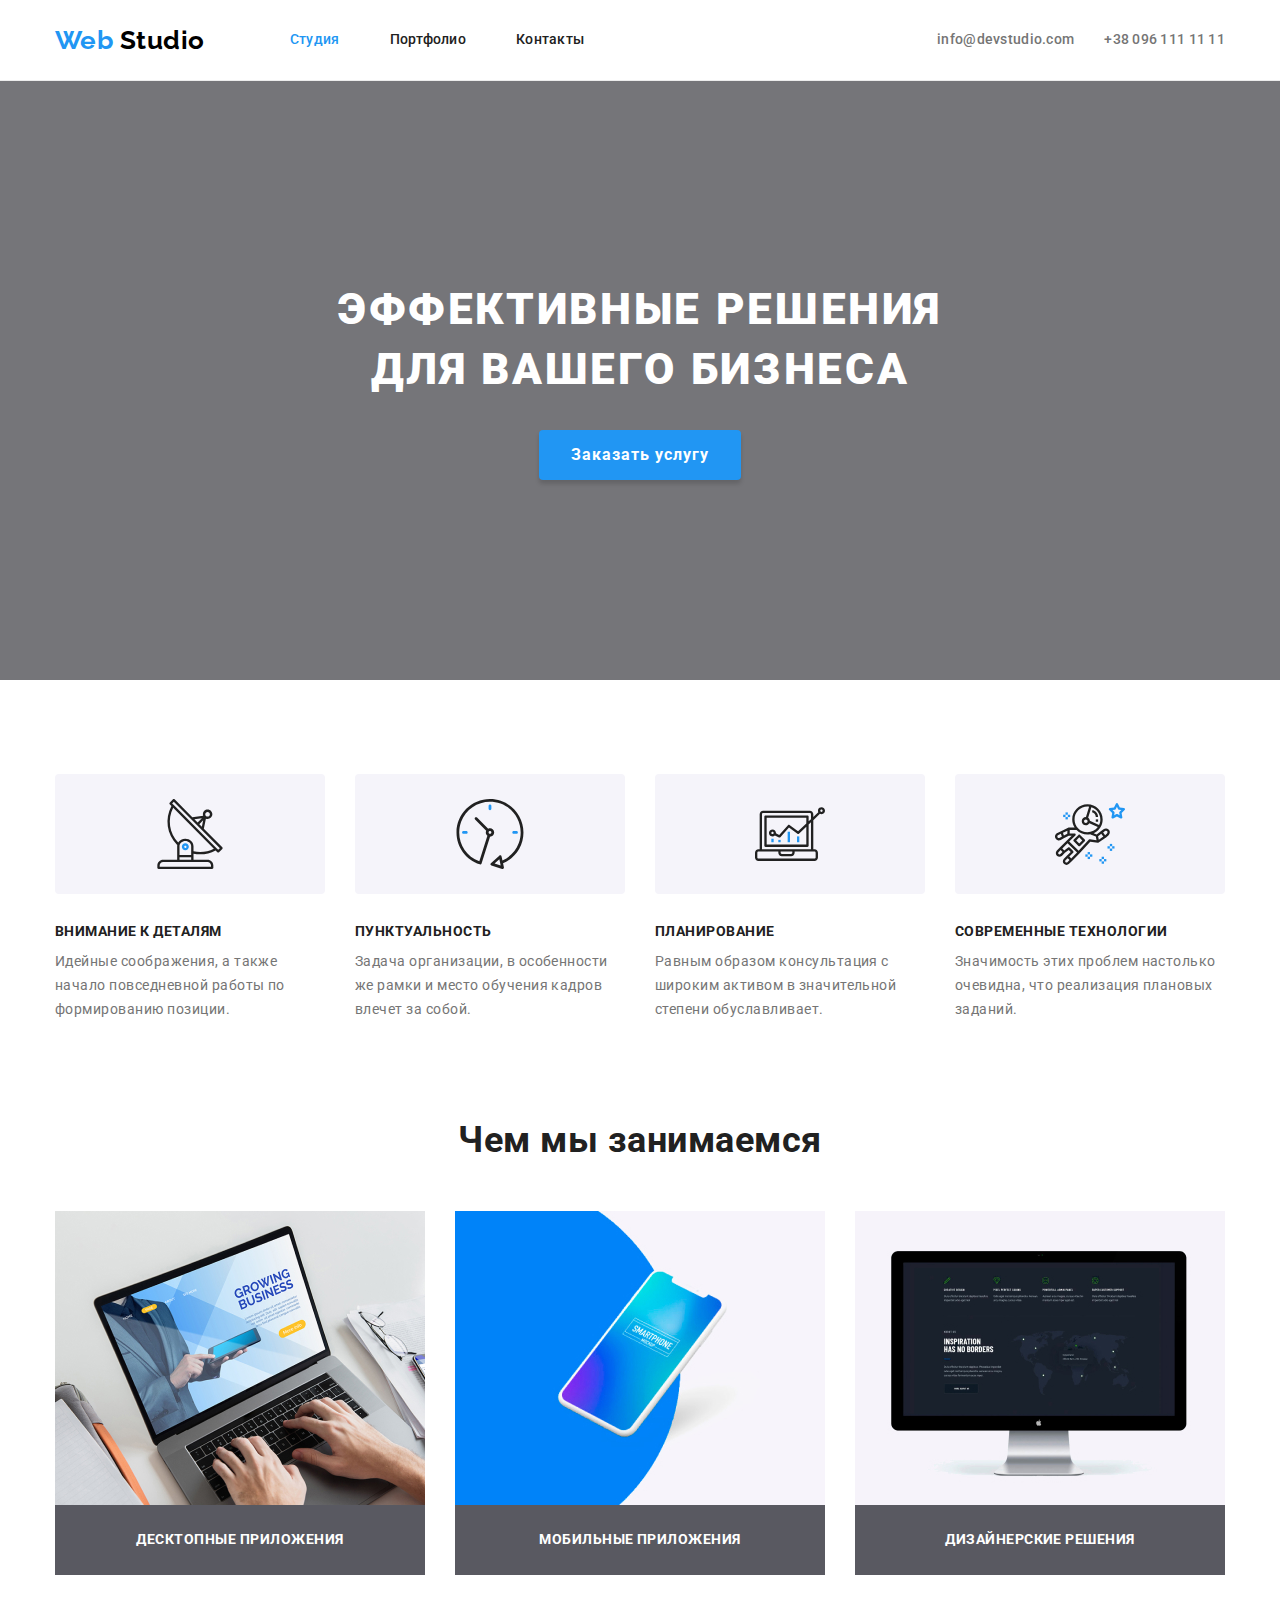
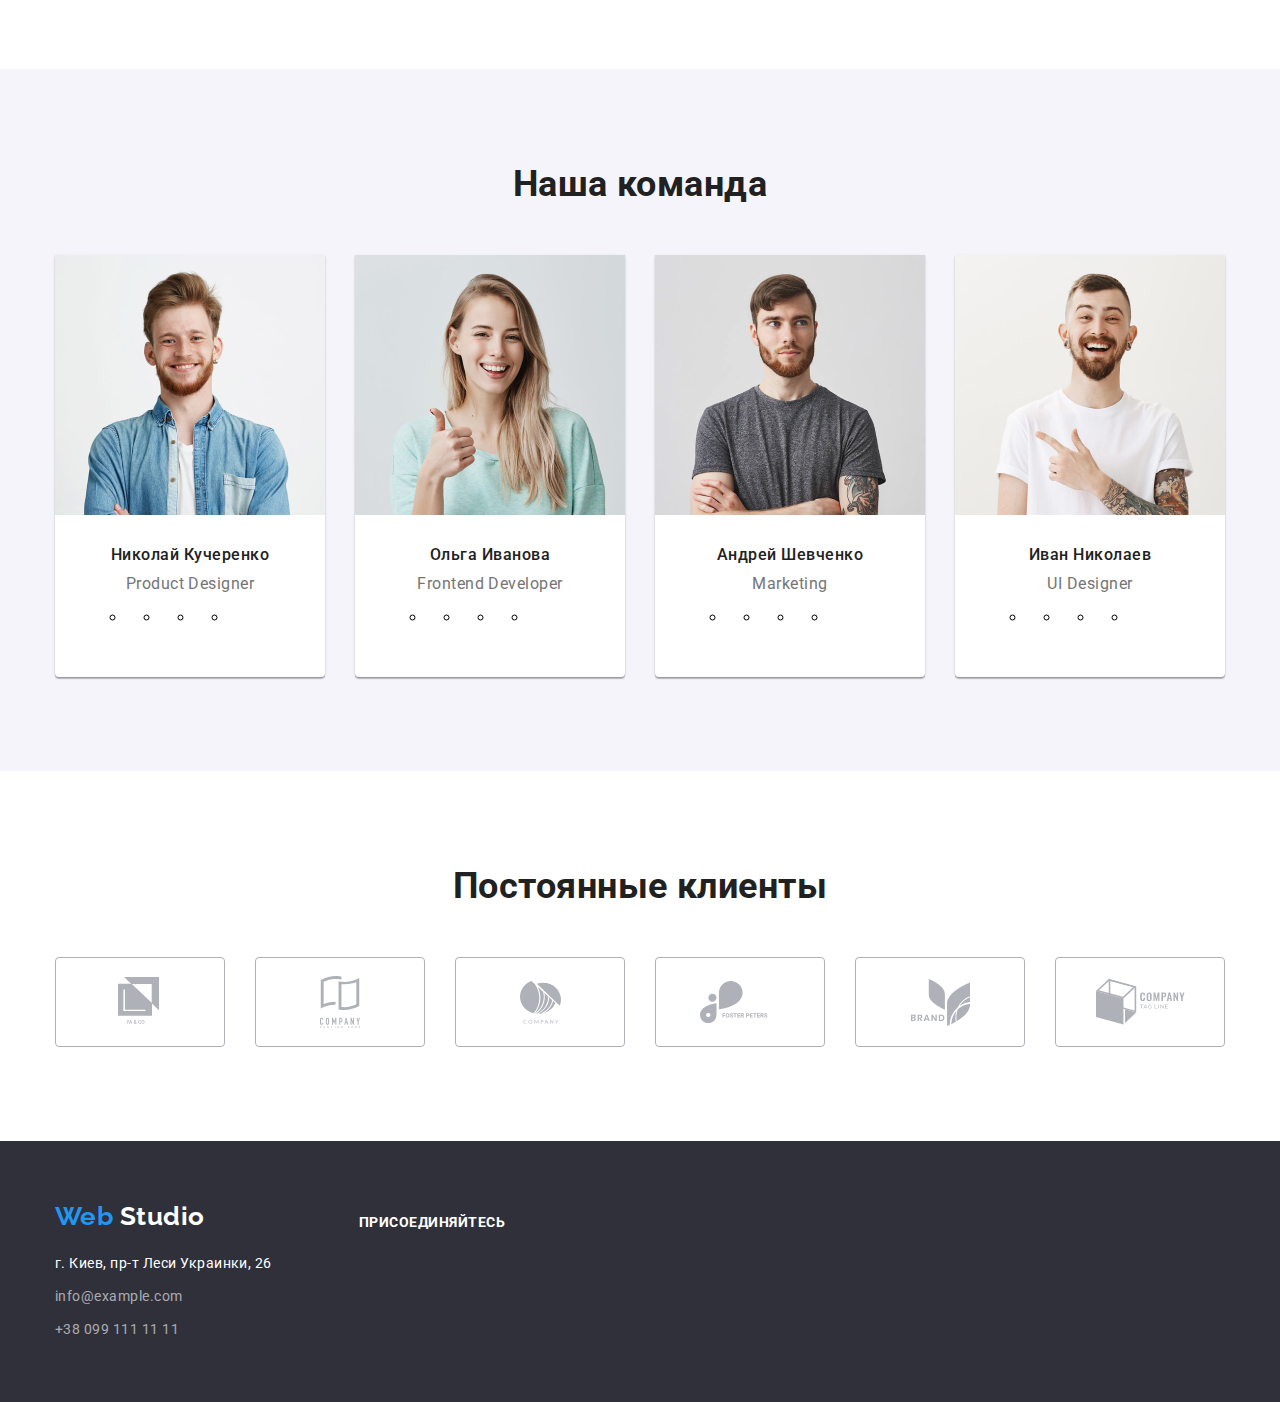
==== index.html @ 619cc342 "Clone repository" ====
<!DOCTYPE html>
<html lang="ru">
  <head>
    <meta charset="UTF-8" />
    <meta name="viewport" content="width=device-width, initial-scale=1.0" />
    <title>Веб-студия</title>
    <link
      href="https://fonts.googleapis.com/css2?family=Raleway:wght@700&family=Roboto:wght@400;500;700;900&display=swap"
      rel="stylesheet"
    />
    <link rel="stylesheet" href="./css/normalize.css" />
    <link rel="stylesheet" href="./css/styles.css" />
  </head>

  <body>
    <!-- Шапка-->
    <header class="header">
      <div class="container">
        <nav class="navigation-panel">
          <a href="./index.html" lang="en" class="logo link"
            ><span class="accent">Web</span> Studio</a
          >
          <ul class="navigation-list list">
            <li class="navigation-list-item">
              <a
                href="./index.html"
                class="navigation-list-item-link link current"
                >Студия</a
              >
            </li>
            <li class="navigation-list-item">
              <a href="./portfolio.html" class="navigation-list-item-link link"
                >Портфолио</a
              >
            </li>
            <li class="navigation-list-item">
              <a href="" class="navigation-list-item-link link">Контакты</a>
            </li>
          </ul>
        </nav>

        <ul class="social-adress-list list">
          <li class="social-adress-list-item">
            <a
              href="mailto:info@devstudio.com"
              lang="en"
              class="social-adress-list-item-link link"
              aria-label="иконка почты"
            >
              info@devstudio.com
            </a>
          </li>
          <li class="social-adress-list-item">
            <a
              href="tel:+380961111111"
              class="social-adress-list-item-link link"
              aria-label="иконка телефона"
            >
              +38 096 111 11 11
            </a>
          </li>
        </ul>
      </div>
    </header>

    <main>
      <!--Герой секция-->
      <section class="hero">
        <div class="container">
          <h1 class="hero-title">
            Эффективные решения <br />для вашего бизнеса
          </h1>
          <button type="button" class="button">Заказать услугу</button>
        </div>
      </section>

      <!--Особенности-->
      <section class="features">
        <div class="container">
          <h2 hidden>Особенности</h2>
          <ul class="features-list list">
            <li class="features-list-item">
              <img
                class="features-list-img"
                src="./images/features/antenna.svg"
                alt="Антенна"
                width="70"
                height="70"
              />
              <h3 class="features-list-item-title">Внимание к деталям</h3>
              <p class="features-list-item-text">
                Идейные соображения, а также начало повседневной работы по
                формированию позиции.
              </p>
            </li>
            <li class="features-list-item">
              <img
                class="features-list-img"
                src="./images/features/clock.svg"
                alt="Часы"
                width="70"
                height="70"
              />
              <h3 class="features-list-item-title">Пунктуальность</h3>
              <p class="features-list-item-text">
                Задача организации, в особенности же рамки и место обучения
                кадров влечет за собой.
              </p>
            </li>
            <li class="features-list-item">
              <img
                class="features-list-img"
                src="./images/features/desktop.svg"
                alt="Монитор"
                width="70"
                height="70"
              />
              <h3 class="features-list-item-title">Планирование</h3>
              <p class="features-list-item-text">
                Равным образом консультация с широким активом в значительной
                степени обуславливает.
              </p>
            </li>
            <li class="features-list-item">
              <img
                class="features-list-img"
                src="./images/features/cosmonaut.svg"
                alt="Космонавт"
                width="70"
                height="70"
              />
              <h3 class="features-list-item-title">Современные технологии</h3>
              <p class="features-list-item-text">
                Значимость этих проблем настолько очевидна, что реализация
                плановых заданий.
              </p>
            </li>
          </ul>
        </div>
      </section>

      <!--Чем мы занимаемся-->
      <section class="services">
        <div class="container">
          <h2 class="title">Чем мы занимаемся</h2>
          <div class="container-list">
            <ul class="services-list list">
              <li class="services-list-item">
                <img
                  src="./images/working/notebook.jpg"
                  class="services-list-item-img"
                  alt="Ноутбук"
                  width="370"
                  height="294"
                />
                <p class="services-list-item-text">Десктопные приложения</p>
              </li>
              <li class="services-list-item">
                <img
                  src="./images/working/smartphone.jpg"
                  class="services-list-item-img"
                  alt="Смартфон"
                  width="370"
                  height="294"
                />
                <p class="services-list-item-text">Мобильные приложения</p>
              </li>
              <li class="services-list-item">
                <img
                  src="./images/working/computer.jpg"
                  class="services-list-item-img"
                  alt="Компьютер"
                  width="370"
                  height="294"
                />
                <p class="services-list-item-text">Дизайнерские решения</p>
              </li>
            </ul>
          </div>
        </div>
      </section>

      <!--Наша команда-->
      <section class="team">
        <div class="container">
          <h2 class="title">Наша команда</h2>
          <div class="container-team">
            <ul class="team-list list">
              <li class="team-list-item">
                <img
                  src="./images/team/photo1.jpg"
                  class="team-list-item-img"
                  alt="Фото Николая Кучеренко"
                  width="270"
                  height="260"
                />
                <h3 class="team-list-item-name">Николай Кучеренко</h3>
                <p class="team-list-item-position" lang="en">
                  Product Designer
                </p>
                <ul class="social-list">
                  <li class="social-list-item">
                    <a
                      class="social-list-item-link"
                      href=""
                      target="_blank"
                      aria-label="ссылка на инстаграмм"
                    ></a>
                  </li>
                  <li class="social-list-item">
                    <a
                      class="social-list-item-link"
                      href=""
                      target="_blank"
                      aria-label="ссылка на твиттер"
                    ></a>
                  </li>
                  <li class="social-list-item">
                    <a
                      class="social-list-item-link"
                      href=""
                      target="_blank"
                      aria-label="ссылка на фейсбук"
                    ></a>
                  </li>
                  <li class="social-list-item">
                    <a
                      class="social-list-item-link"
                      href=""
                      target="_blank"
                      aria-label="ссылка на линкедин"
                    ></a>
                  </li>
                </ul>
              </li>
              <li class="team-list-item">
                <img
                  src="./images/team/photo2.jpg"
                  class="team-list-item-img"
                  alt="Фото Ольги Ивановой"
                  width="270"
                  height="260"
                />
                <h3 class="team-list-item-name">Ольга Иванова</h3>
                <p class="team-list-item-position" lang="en">
                  Frontend Developer
                </p>
                <ul class="social-list">
                  <li class="social-list-item">
                    <a
                      class="social-list-item-link"
                      href=""
                      target="_blank"
                      aria-label="ссылка на инстаграмм"
                    ></a>
                  </li>
                  <li class="social-list-item">
                    <a
                      class="social-list-item-link"
                      href=""
                      target="_blank"
                      aria-label="ссылка на твиттер"
                    ></a>
                  </li>
                  <li class="social-list-item">
                    <a
                      class="social-list-item-link"
                      href=""
                      target="_blank"
                      aria-label="ссылка на фейсбук"
                    ></a>
                  </li>
                  <li class="social-list-item">
                    <a
                      class="social-list-item-link"
                      href=""
                      target="_blank"
                      aria-label="ссылка на линкедин"
                    ></a>
                  </li>
                </ul>
              </li>
              <li class="team-list-item">
                <img
                  src="./images/team/photo3.jpg"
                  class="team-list-item-img"
                  alt="Фото Андрея Шевченко"
                  width="270"
                  height="260"
                />
                <h3 class="team-list-item-name">Андрей Шевченко</h3>
                <p class="team-list-item-position" lang="en">Marketing</p>
                <ul class="social-list">
                  <li class="social-list-item">
                    <a
                      class="social-list-item-link"
                      href=""
                      target="_blank"
                      aria-label="ссылка на инстаграмм"
                    ></a>
                  </li>
                  <li class="social-list-item">
                    <a
                      class="social-list-item-link"
                      href=""
                      target="_blank"
                      aria-label="ссылка на твиттер"
                    ></a>
                  </li>
                  <li class="social-list-item">
                    <a
                      class="social-list-item-link"
                      href=""
                      target="_blank"
                      aria-label="ссылка на фейсбук"
                    ></a>
                  </li>
                  <li class="social-list-item">
                    <a
                      class="social-list-item-link"
                      href=""
                      target="_blank"
                      aria-label="ссылка на линкедин"
                    ></a>
                  </li>
                </ul>
              </li>
              <li class="team-list-item">
                <img
                  src="./images/team/photo4.jpg"
                  class="team-list-item-img"
                  alt="Фото Ивана Николаева"
                  width="270"
                  height="260"
                />
                <h3 class="team-list-item-name">Иван Николаев</h3>
                <p class="team-list-item-position" lang="en">UI Designer</p>
                <ul class="social-list">
                  <li class="social-list-item">
                    <a
                      class="social-list-item-link"
                      href=""
                      target="_blank"
                      aria-label="ссылка на инстаграмм"
                    ></a>
                  </li>
                  <li class="social-list-item">
                    <a
                      class="social-list-item-link"
                      href=""
                      target="_blank"
                      aria-label="ссылка на твиттер"
                    ></a>
                  </li>
                  <li class="social-list-item">
                    <a
                      class="social-list-item-link"
                      href=""
                      target="_blank"
                      aria-label="ссылка на фейсбук"
                    ></a>
                  </li>
                  <li class="social-list-item">
                    <a
                      class="social-list-item-link"
                      href=""
                      target="_blank"
                      aria-label="ссылка на линкедин"
                    ></a>
                  </li>
                </ul>
              </li>
            </ul>
          </div>
        </div>
      </section>

      <!--Постоянные клиенты-->
      <section class="clients">
        <div class="container">
          <h2 class="title">Постоянные клиенты</h2>
          <div class="container-clients">
            <ul class="clients-list list">
              <li class="clients-list-item">
                <a
                  class="clients-list-item-link link"
                  href=""
                  target="_blank"
                  aria-label="ссылка на сайт компании-клиента"
                  ><img
                    class="clients-list-item-link-img"
                    src="./images/clients/clients1.svg"
                    alt="Лого компании-клиента"
                /></a>
              </li>
              <li class="clients-list-item">
                <a
                  class="clients-list-item-link link"
                  href=""
                  target="_blank"
                  aria-label="ссылка на сайт компании-клиента"
                  ><img
                    class="clients-list-item-link-img"
                    src="./images/clients/clients2.svg"
                    alt="Лого компании-клиента"
                /></a>
              </li>
              <li class="clients-list-item">
                <a
                  class="clients-list-item-link link"
                  href=""
                  target="_blank"
                  aria-label="ссылка на сайт компании-клиента"
                  ><img
                    class="clients-list-item-link-img"
                    src="./images/clients/clients3.svg"
                    alt="Лого компании-клиента"
                /></a>
              </li>
              <li class="clients-list-item">
                <a
                  class="clients-list-item-link link"
                  href=""
                  target="_blank"
                  aria-label="ссылка на сайт компании-клиента"
                  ><img
                    class="clients-list-item-link-img"
                    src="./images/clients/clients4.svg"
                    alt="Лого компании-клиента"
                /></a>
              </li>
              <li class="clients-list-item">
                <a
                  class="clients-list-item-link link"
                  href=""
                  target="_blank"
                  aria-label="ссылка на сайт компании-клиента"
                  ><img
                    class="clients-list-item-link-img"
                    src="./images/clients/clients5.svg"
                    alt="Лого компании-клиента"
                /></a>
              </li>
              <li class="clients-list-item">
                <a
                  class="clients-list-item-link link"
                  href=""
                  target="_blank"
                  aria-label="ссылка на сайт компании-клиента"
                  ><img
                    class="clients-list-item-link-img"
                    src="./images/clients/clients6.svg"
                    alt="Лого компании-клиента"
                /></a>
              </li>
            </ul>
          </div>
        </div>
      </section>
    </main>

    <!--Подвал-->
    <footer class="footer">
      <div class="container">
        <div class="contacts">
          <a href="./index.html" lang="en" class="logo link"
            ><span class="accent">Web</span> Studio</a
          >
          <ul class="contacts-list list">
            <li class="contacts-list-item">
              <address class="contacts-list-item-adress">
                г. Киев, пр-т Леси Украинки, 26
              </address>
            </li>
            <li class="contacts-list-item">
              <address class="contacts-list-item-adress">
                <a
                  class="contacts-list-item-adress-link link"
                  href="mailto:info@example.com"
                  lang="en"
                  >info@example.com</a
                >
              </address>
            </li>
            <li class="contacts-list-item">
              <address class="contacts-list-item-adress">
                <a
                  class="contacts-list-item-adress-link link"
                  href="tel:+380991111111"
                  >+38 099 111 11 11</a
                >
              </address>
            </li>
          </ul>
        </div>
        <div class="socials">
          <b class="appeal">присоединяйтесь</b>
          <ul class="socials-list list">
            <li class="socials-list-item">
              <a
                class="socials-list-item-link"
                href=""
                target="_blank"
                aria-label="ссылка на инстаграмм"
              ></a>
            </li>
            <li class="socials-list-item">
              <a
                class="socials-list-item-link"
                href=""
                target="_blank"
                aria-label="ссылка на твиттер"
              ></a>
            </li>
            <li class="socials-list-item">
              <a
                class="socials-list-item-link"
                href=""
                target="_blank"
                aria-label="ссылка на фейсбук"
              ></a>
            </li>
            <li class="socials-list-item">
              <a
                class="socials-list-item-link"
                href=""
                target="_blank"
                aria-label="ссылка на линкедин"
              ></a>
            </li>
          </ul>
        </div>
      </div>
    </footer>
  </body>
</html>
---- css/styles.css ----
:root {
  --main-font: "Roboto", sans-serif;
  --secondary-text-color: #757575;
  --first-text-color: #212121;
  --accent-color: #2196f3;
  --footer-bg-color: #2f303a;
  --footer-contact-color: rgba(255, 255, 255, 0.6);
}

body {
  font-family: var(--main-font);
  background-color: #ffffff;
  letter-spacing: 0.03em;
}

.link {
  text-decoration: none;
  display: block;
  cursor: pointer;
}

ul,
li,
h1,
h2,
h3,
p {
  margin: 0;
  padding: 0;
}

img {
  display: block;
}

button {
  margin: 0;
  padding: 0;
  border: 0;
}

/* Шапка */

.header {
  outline: 1px solid #ececec;
}

.header .container {
  display: flex;
  width: 1170px;
  padding-left: 15px;
  padding-right: 15px;
  margin-left: auto;
  margin-right: auto;
  justify-content: space-between;
}

.navigation-panel {
  display: flex;
  align-items: center;
}

.navigation-list {
  display: flex;
}

.logo {
  font-family: Raleway;
  font-style: normal;
  font-weight: 700;
  font-size: 26px;
  line-height: 1.19;
  color: #000000;
  margin-right: 85px;
}

.header .current {
  color: var(--accent-color);
}

.list {
  list-style: none;
}

.navigation-list-item-link,
.social-adress-list-item-link {
  font-weight: 500;
  font-size: 14px;
  line-height: 1.14;
  letter-spacing: 0.02em;
  color: var(--first-text-color);
  padding-top: 32px;
  padding-bottom: 32px;
}

.navigation-list-item:not(:last-child) {
  margin-right: 50px;
}

.accent,
.navigation-list-item-link:hover,
.navigation-list-item-link:focus,
.social-adress-list-item-link:hover,
.social-adress-list-item-link:focus,
.contacts-list-item-adress-link:hover,
.contacts-list-item-adress-link:focus {
  color: var(--accent-color);
}

.social-adress-list-item-link {
  color: var(--secondary-text-color);
}

.social-adress-list {
  display: flex;
  justify-content: center;
}

.social-adress-list-item:not(:last-child) {
  margin-right: 30px;
}

/* Секция-герой */

.hero .container {
  display: flex;
  flex-direction: column;
  background-color: #757579;
  height: 600px;
}

.hero-title {
  width: 1170px;
  padding-left: 15px;
  padding-right: 15px;
  padding-top: 200px;
  margin-bottom: 30px;
  margin-left: auto;
  margin-right: auto;

  font-weight: 900;
  font-size: 44px;
  line-height: 1.36;
  text-align: center;
  letter-spacing: 0.06em;
  text-transform: uppercase;
  color: #ffffff;
}

.button {
  font-weight: 700;
  font-size: 16px;
  line-height: 1.88;
  display: block;
  text-align: center;
  letter-spacing: 0.06em;
  color: #ffffff;
  background-color: var(--accent-color);
  min-width: 200px;
  height: 50px;
  padding: 10px 32px;
  border-radius: 4px;
  box-shadow: 0px 4px 4px rgba(0, 0, 0, 0.15);
  margin-top: 30px auto;
  margin-left: auto;
  margin-right: auto;
}

/* Особенности */

.features .container {
  width: 1170px;
  padding-left: 15px;
  padding-right: 15px;
  margin-left: auto;
  margin-right: auto;
}

.features-list {
  display: flex;
  justify-content: space-between;
  padding-top: 94px;
}

.features-list-item {
  width: 270px;
  height: 251px;
}

.features-list-img {
  background-color: #f5f4fa;
  padding: 25px 100px;
  border-radius: 4px;
}

.features-list-item-title {
  font-weight: 700;
  font-size: 14px;
  line-height: 1.14;
  text-transform: uppercase;
  color: var(--first-text-color);
  margin-top: 30px;
}

.features-list-item-text {
  font-weight: 400;
  font-size: 14px;
  line-height: 1.71;
  color: var(--secondary-text-color);
  margin-top: 10px;
}

/* Чем мы занимаемся */

.services .container {
  width: 1170px;
  padding-left: 15px;
  padding-right: 15px;
  margin-left: auto;
  margin-right: auto;
}

.title {
  font-weight: 700;
  font-size: 36px;
  line-height: 1.17;
  text-align: center;
  color: var(--first-text-color);
  padding-top: 94px;
  margin-bottom: 50px;
}

.services-list {
  display: flex;
  justify-content: space-between;
  padding-bottom: 94px;
}

.services-list-item {
  width: 370px;
}

.services-list-item-text {
  font-weight: 700;
  font-size: 14px;
  line-height: 1.14;
  text-align: center;
  text-transform: uppercase;
  color: #ffffff;
  background-color: rgba(47, 48, 58, 0.8);
  padding-top: 27px;
  padding-bottom: 27px;
}

/* Наша команда */

.team {
  background-color: #f5f4fa;
}

.team .container {
  width: 1170px;
  padding-left: 15px;
  padding-right: 15px;
  margin-left: auto;
  margin-right: auto;
}

.team-list {
  display: flex;
  justify-content: space-between;
  padding-bottom: 94px;
}

.team-list-item {
  width: 270px;
  height: 422px;
  background: #ffffff;
  box-shadow: 0px 2px 1px rgba(0, 0, 0, 0.2), 0px 1px 1px rgba(0, 0, 0, 0.14),
    0px 1px 3px rgba(0, 0, 0, 0.12);
  border-radius: 0px 0px 4px 4px;
}

.team-list-item-name {
  font-weight: 500;
  font-size: 16px;
  line-height: 1.19;
  text-align: center;
  color: var(--first-text-color);
  margin-top: 30px;
}

.team-list-item-position {
  font-weight: 400;
  font-size: 16px;
  line-height: 1.19;
  text-align: center;
  color: var(--secondary-text-color);
  margin-top: 10px;
}

.social-list {
  display: flex;
  justify-content: center;
  margin-top: 16px;
  padding-right: 32px;
  padding-left: 32px;
  padding-bottom: 24px;
}

.social-list-item-link {
  display: block;
  padding: 12px;
}

.social-list-item:not(:last-child) {
  margin-right: 10px;
}

/* Постоянные клиенты */

.clients .container {
  width: 1170px;
  padding-left: 15px;
  padding-right: 15px;
  margin-left: auto;
  margin-right: auto;
}

.clients-list {
  display: flex;
  justify-content: space-between;
  padding-bottom: 94px;
}

.clients-list-item-link {
  box-sizing: border-box;
  width: 170px;
  height: 90px;
  border: 1px solid #afb1b8;
  border-radius: 4px;
  display: flex;
  align-items: center;
  justify-content: center;
}

/* Футер */

.footer {
  background-color: #2f303a;
}

.footer .container {
  width: 1170px;
  padding-left: 15px;
  padding-right: 15px;
  margin-left: auto;
  margin-right: auto;
  display: flex;
}

.contacts {
  margin-right: 69px;
  padding-bottom: 60px;
}

.footer .logo {
  color: #ffffff;
  padding-bottom: 20px;
  padding-top: 60px;
}

.contacts-list-item:not(:last-child) {
  margin-bottom: 9px;
}

.contacts-list-item-adress,
.contacts-list-item-adress-link {
  font-style: normal;
  font-weight: 400;
  font-size: 14px;
  line-height: 1.71;
  color: #ffffff;
}

.contacts-list-item-adress-link {
  color: rgba(255, 255, 255, 0.6);
}

.socials {
  padding-top: 72px;
  padding-bottom: 100px;
  margin-right: 94px;
}

.appeal {
  font-weight: 700;
  font-size: 14px;
  line-height: 1.14;
  text-transform: uppercase;
  color: #ffffff;
}

/* Портфолио */
.filters-btn {
  font-weight: 500;
  font-size: 16px;
  line-height: 1.63;
  text-align: center;
  color: var(--first-text-color);
  background-color: #f5f4fa;
  padding: 6px 22px;
  border-radius: 4px;
  cursor: pointer;
}

.filters-btn:hover,
.filters-btn:focus {
  color: #ffffff;
  background-color: var(--accent-color);
}

/* Портфолио-фильтр */

.portfolio-filters-list {
  display: flex;
  justify-content: center;
  padding-top: 93px;
  padding-bottom: 50px;
  width: 1170px;
  padding-left: 15px;
  padding-right: 15px;
  margin-left: auto;
  margin-right: auto;
}

.portfolio-filters-list-item:not(:last-child) {
  margin-right: 8px;
}

/* Портфолио-работы */

.portfolio-example-list {
  display: flex;

  width: 1170px;
  padding-left: 15px;
  padding-right: 15px;
  margin-left: auto;
  margin-right: auto;

  justify-content: center;
  flex-wrap: wrap;
  padding-bottom: 94px;
}

.portfolio-example-list-item {
  width: 370px;
  height: 404px;
  border: 1px solid #eeeeee;
  box-sizing: border-box;
  margin-right: 30px;
  margin-bottom: 30px;
}

.portfolio-example-list-item-project {
  margin-top: 20px;
  padding-left: 24px;
  padding-right: 24px;

  font-weight: 700;
  font-size: 18px;
  line-height: 2;
  letter-spacing: 0.06em;
  color: var(--first-text-color);
}

.portfolio-example-list-item:nth-child(3n) {
  margin-right: 0;
}

.portfolio-example-list-item:nth-last-child(-n + 3) {
  margin-bottom: 0;
}

.portfolio-example-list-item-type {
  margin-top: 4px;
  padding-left: 24px;
  padding-right: 24px;
  padding-bottom: 20px;

  font-weight: 400;
  font-size: 16px;
  line-height: 1.88;
  color: var(--secondary-text-color);
}

.portfolio-example-list-item-backend {
  font-weight: 400;
  font-size: 18px;
  line-height: 1.56;
  color: #ffffff;
  background-color: rgba(33, 150, 243, 0.9);
}
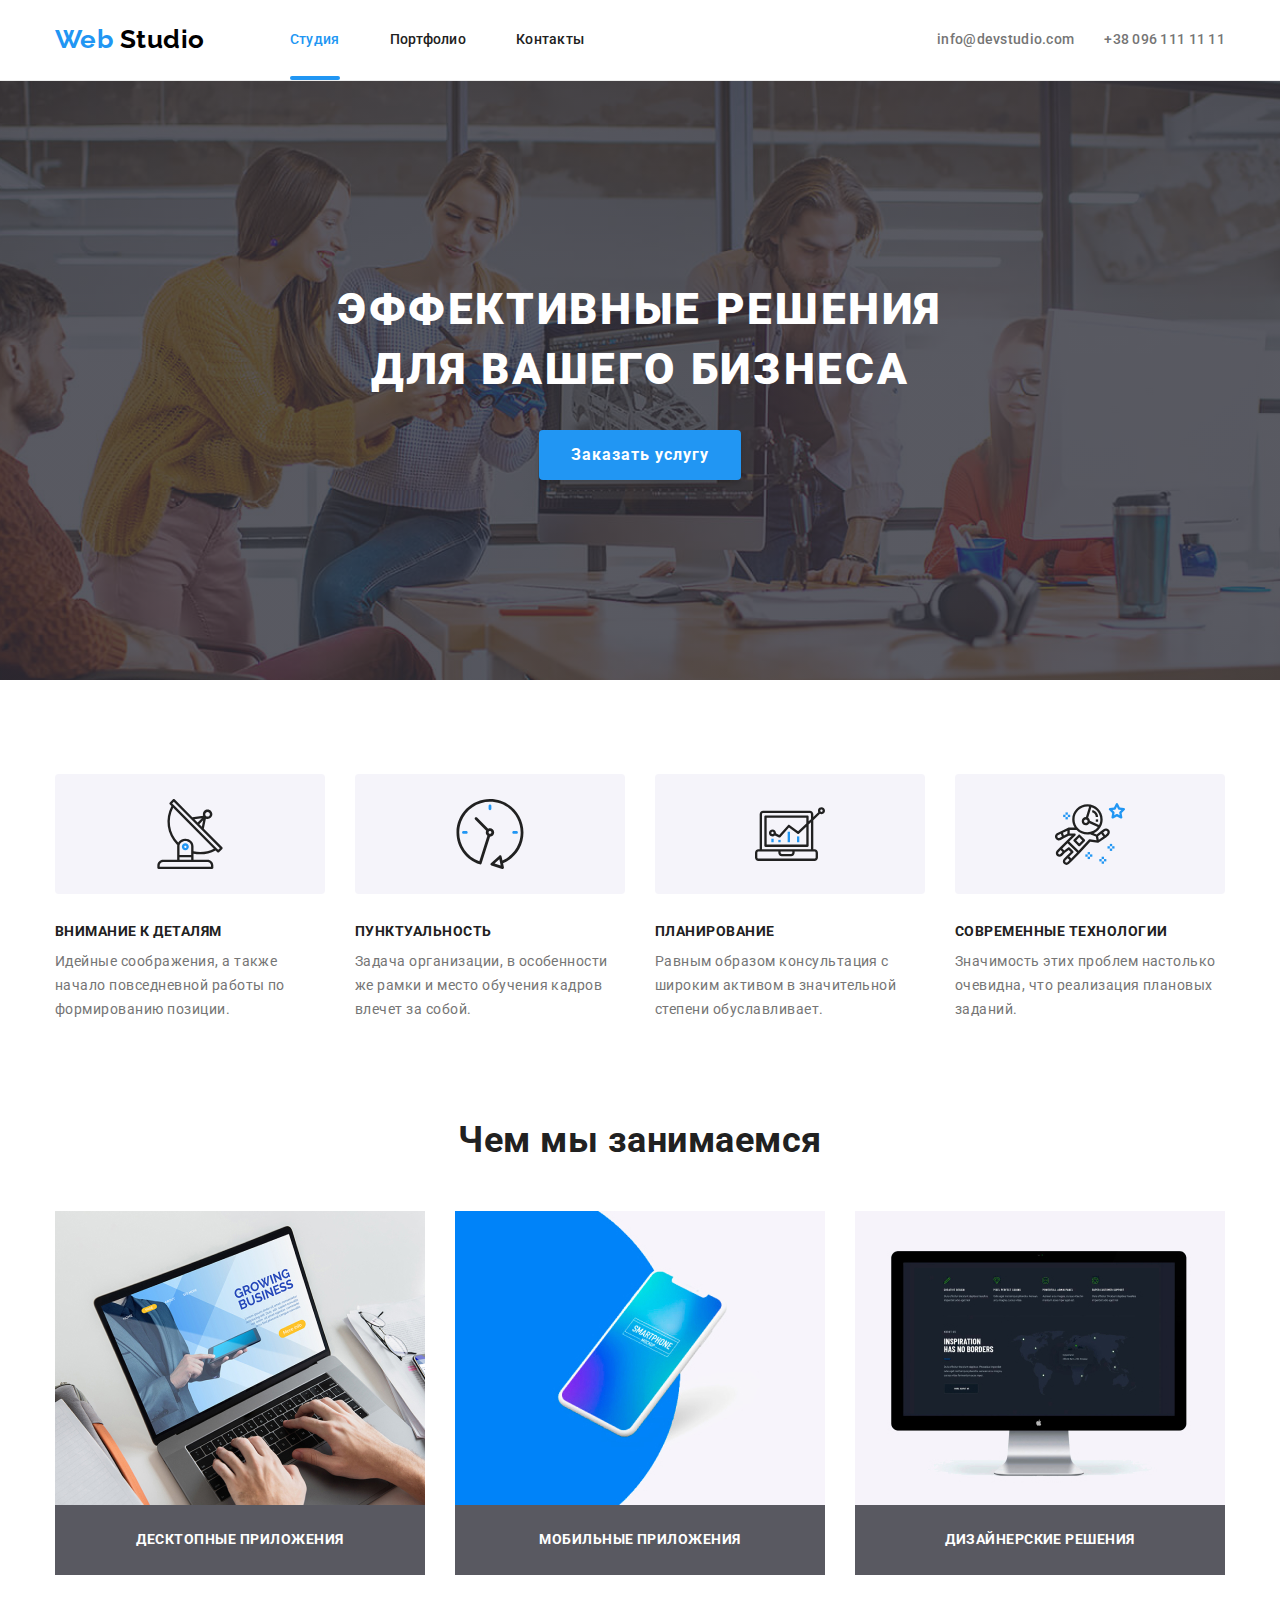
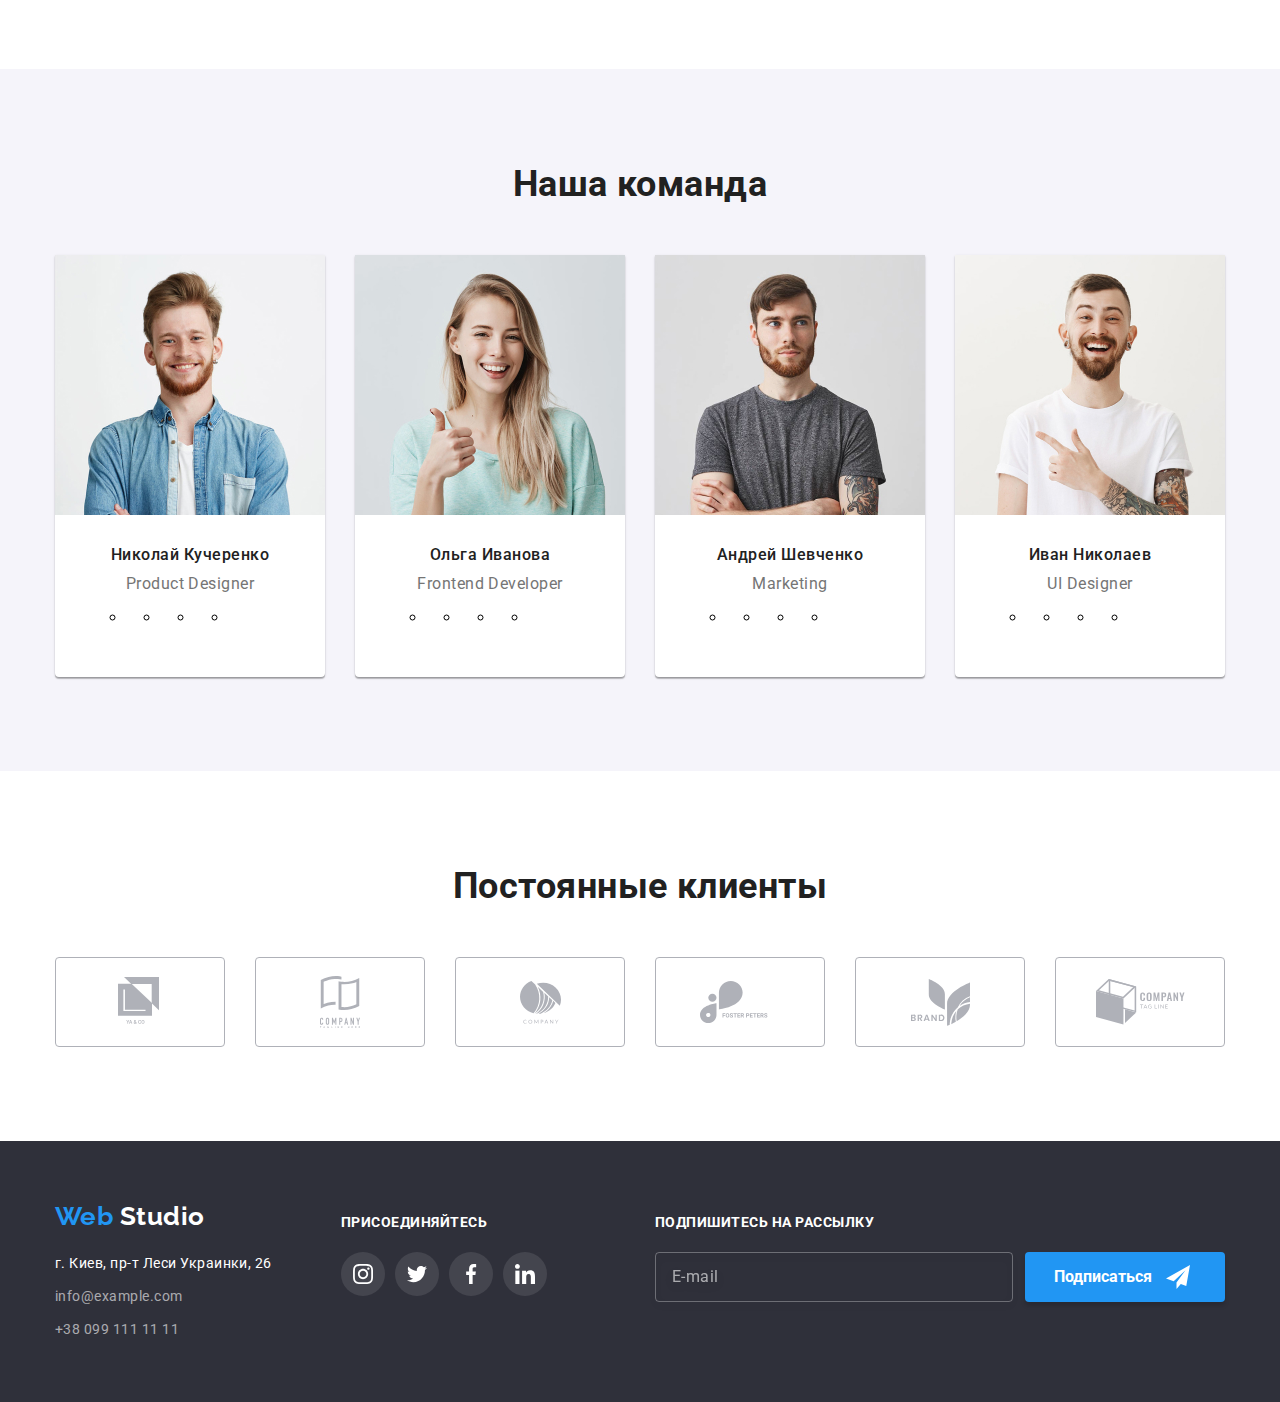
==== commit d40ba68a: "ДЗ 4 (часть 1)" ====
--- a/index.html
+++ b/index.html
@@ -79,56 +79,28 @@
         <div class="container">
           <h2 hidden>Особенности</h2>
           <ul class="features-list list">
-            <li class="features-list-item">
-              <img
-                class="features-list-img"
-                src="./images/features/antenna.svg"
-                alt="Антенна"
-                width="70"
-                height="70"
-              />
+            <li class="features-list-item icon-antenna">
               <h3 class="features-list-item-title">Внимание к деталям</h3>
               <p class="features-list-item-text">
                 Идейные соображения, а также начало повседневной работы по
                 формированию позиции.
               </p>
             </li>
-            <li class="features-list-item">
-              <img
-                class="features-list-img"
-                src="./images/features/clock.svg"
-                alt="Часы"
-                width="70"
-                height="70"
-              />
+            <li class="features-list-item icon-clock">
               <h3 class="features-list-item-title">Пунктуальность</h3>
               <p class="features-list-item-text">
                 Задача организации, в особенности же рамки и место обучения
                 кадров влечет за собой.
               </p>
             </li>
-            <li class="features-list-item">
-              <img
-                class="features-list-img"
-                src="./images/features/desktop.svg"
-                alt="Монитор"
-                width="70"
-                height="70"
-              />
+            <li class="features-list-item icon-desktop">
               <h3 class="features-list-item-title">Планирование</h3>
               <p class="features-list-item-text">
                 Равным образом консультация с широким активом в значительной
                 степени обуславливает.
               </p>
             </li>
-            <li class="features-list-item">
-              <img
-                class="features-list-img"
-                src="./images/features/cosmonaut.svg"
-                alt="Космонавт"
-                width="70"
-                height="70"
-              />
+            <li class="features-list-item icon-cosmonaut">
               <h3 class="features-list-item-title">Современные технологии</h3>
               <p class="features-list-item-text">
                 Значимость этих проблем настолько очевидна, что реализация
@@ -498,7 +470,7 @@
           <ul class="socials-list list">
             <li class="socials-list-item">
               <a
-                class="socials-list-item-link"
+                class="socials-list-item-link icon-instagram"
                 href=""
                 target="_blank"
                 aria-label="ссылка на инстаграмм"
@@ -506,7 +478,7 @@
             </li>
             <li class="socials-list-item">
               <a
-                class="socials-list-item-link"
+                class="socials-list-item-link icon-twitter"
                 href=""
                 target="_blank"
                 aria-label="ссылка на твиттер"
@@ -514,7 +486,7 @@
             </li>
             <li class="socials-list-item">
               <a
-                class="socials-list-item-link"
+                class="socials-list-item-link icon-facebook"
                 href=""
                 target="_blank"
                 aria-label="ссылка на фейсбук"
@@ -522,7 +494,7 @@
             </li>
             <li class="socials-list-item">
               <a
-                class="socials-list-item-link"
+                class="socials-list-item-link icon-linkedin"
                 href=""
                 target="_blank"
                 aria-label="ссылка на линкедин"
@@ -530,6 +502,19 @@
             </li>
           </ul>
         </div>
+        <div class="sender">
+          <b class="appeal">Подпишитесь на рассылку</b>
+          <div class="forms">
+            <ul class="forms-list">
+              <li class="e-mail">E-mail</li>
+              <li class="button-form">
+                <button class="button-form-send" type="button">
+                  Подписаться
+                </button>
+              </li>
+            </ul>
+          </div>
+        </div>
       </div>
     </footer>
   </body>
--- a/css/styles.css
+++ b/css/styles.css
@@ -58,6 +58,7 @@
 .navigation-panel {
   display: flex;
   align-items: center;
+  vertical-align: middle;
 }
 
 .navigation-list {
@@ -72,14 +73,30 @@
   line-height: 1.19;
   color: #000000;
   margin-right: 85px;
+  padding-bottom: 25px;
+  padding-top: 24px;
 }
 
 .header .current {
   color: var(--accent-color);
 }
 
+.current::after {
+  content: "";
+  display: block;
+  width: 100%;
+  height: 4px;
+  background-color: var(--accent-color);
+  border-radius: 2px;
+  margin-top: 28px;
+}
+
 .list {
   list-style: none;
+}
+
+.navigation-list-item {
+  align-content: center;
 }
 
 .navigation-list-item-link,
@@ -90,7 +107,7 @@
   letter-spacing: 0.02em;
   color: var(--first-text-color);
   padding-top: 32px;
-  padding-bottom: 32px;
+  /* padding-bottom: 32px; */
 }
 
 .navigation-list-item:not(:last-child) {
@@ -107,6 +124,26 @@
   color: var(--accent-color);
 }
 
+.navigation-list-item-link::after {
+  content: "";
+  display: block;
+  width: 100%;
+  height: 4px;
+  background-color: none;
+  border-radius: 2px;
+  margin-top: 28px;
+}
+
+.navigation-list-item-link:hover::after {
+  content: "";
+  display: block;
+  width: 100%;
+  height: 4px;
+  background-color: var(--accent-color);
+  border-radius: 2px;
+  margin-top: 28px;
+}
+
 .social-adress-list-item-link {
   color: var(--secondary-text-color);
 }
@@ -126,7 +163,18 @@
   display: flex;
   flex-direction: column;
   background-color: #757579;
+  background-image: linear-gradient(
+      rgba(47, 48, 58, 0.8),
+      rgba(47, 48, 58, 0.8)
+    ),
+    url("../images/hero/bg.jpg");
+  background-repeat: no-repeat;
+  background-size: cover;
+  max-width: 1600px;
+  background-position: center;
   height: 600px;
+  margin-left: auto;
+  margin-right: auto;
 }
 
 .hero-title {
@@ -187,10 +235,31 @@
   height: 251px;
 }
 
-.features-list-img {
+.features-list-item::before {
+  content: "";
+  display: block;
+  width: 270px;
+  height: 120px;
   background-color: #f5f4fa;
-  padding: 25px 100px;
   border-radius: 4px;
+  background-repeat: no-repeat;
+  background-position: center;
+}
+
+.icon-antenna::before {
+  background-image: url("../images/features/antenna.svg");
+}
+
+.icon-clock::before {
+  background-image: url("../images/features/clock.svg");
+}
+
+.icon-desktop::before {
+  background-image: url("../images/features/desktop.svg");
+}
+
+.icon-cosmonaut::before {
+  background-image: url("../images/features/cosmonaut.svg");
 }
 
 .features-list-item-title {
@@ -344,7 +413,7 @@
   justify-content: center;
 }
 
-/* Футер */
+/* Подвал */
 
 .footer {
   background-color: #2f303a;
@@ -368,6 +437,7 @@
   color: #ffffff;
   padding-bottom: 20px;
   padding-top: 60px;
+  margin-right: 0;
 }
 
 .contacts-list-item:not(:last-child) {
@@ -387,18 +457,110 @@
   color: rgba(255, 255, 255, 0.6);
 }
 
+.appeal {
+  font-weight: 700;
+  font-size: 14px;
+  line-height: 1.14;
+  text-transform: uppercase;
+  color: #ffffff;
+}
+
 .socials {
   padding-top: 72px;
   padding-bottom: 100px;
-  margin-right: 94px;
-}
-
-.appeal {
-  font-weight: 700;
-  font-size: 14px;
-  line-height: 1.14;
-  text-transform: uppercase;
-  color: #ffffff;
+}
+
+.socials .socials-list {
+  display: flex;
+  margin-top: 20px;
+}
+
+.socials .socials-list-item-link {
+  display: inline-block;
+  width: 44px;
+  height: 44px;
+  background-color: rgba(255, 255, 255, 0.1);
+  border-radius: 50%;
+  background-repeat: no-repeat;
+  background-position: center;
+}
+
+.socials-list-item-link:hover,
+.socials-list-item-link:focus {
+  background-color: var(--accent-color);
+}
+
+.icon-instagram {
+  background-image: url("../images/icons/socias-white/instagram.svg");
+}
+
+.icon-twitter {
+  background-image: url("../images/icons/socias-white/twitter.svg");
+}
+
+.icon-facebook {
+  background-image: url("../images/icons/socias-white/facebook.svg");
+}
+
+.icon-linkedin {
+  background-image: url("../images/icons/socias-white/linkedin.svg");
+}
+
+.socials-list-item:not(:last-child) {
+  margin-right: 10px;
+}
+
+.sender {
+  padding-top: 72px;
+  margin-left: auto;
+}
+
+.forms {
+  margin-top: 20px;
+}
+
+.forms-list {
+  display: flex;
+  list-style: none;
+}
+
+.e-mail {
+  width: 358px;
+  height: 50px;
+  border: 1px solid rgba(255, 255, 255, 0.3);
+  box-sizing: border-box;
+  filter: drop-shadow(0px 4px 4px rgba(0, 0, 0, 0.15));
+  border-radius: 4px;
+  color: rgba(255, 255, 255, 0.6);
+  padding-top: 15px;
+  padding-left: 16px;
+  padding-right: 15px;
+  margin-right: 12px;
+}
+
+.button-form-send {
+  font-weight: 700;
+  font-size: 16px;
+  line-height: 1.88;
+  color: #ffffff;
+  background-color: var(--accent-color);
+  padding-top: 10px;
+  padding-bottom: 10px;
+  padding-left: 29px;
+  box-shadow: 0px 4px 4px rgba(0, 0, 0, 0.15);
+  border-radius: 4px;
+  min-width: 200px;
+  text-align: left;
+}
+
+.button-form-send::after {
+  content: "";
+  display: inline-block;
+  vertical-align: middle;
+  width: 24px;
+  height: 24px;
+  background-image: url("../images/icons/socias-white/send.svg");
+  margin-left: 10px;
 }
 
 /* Портфолио */
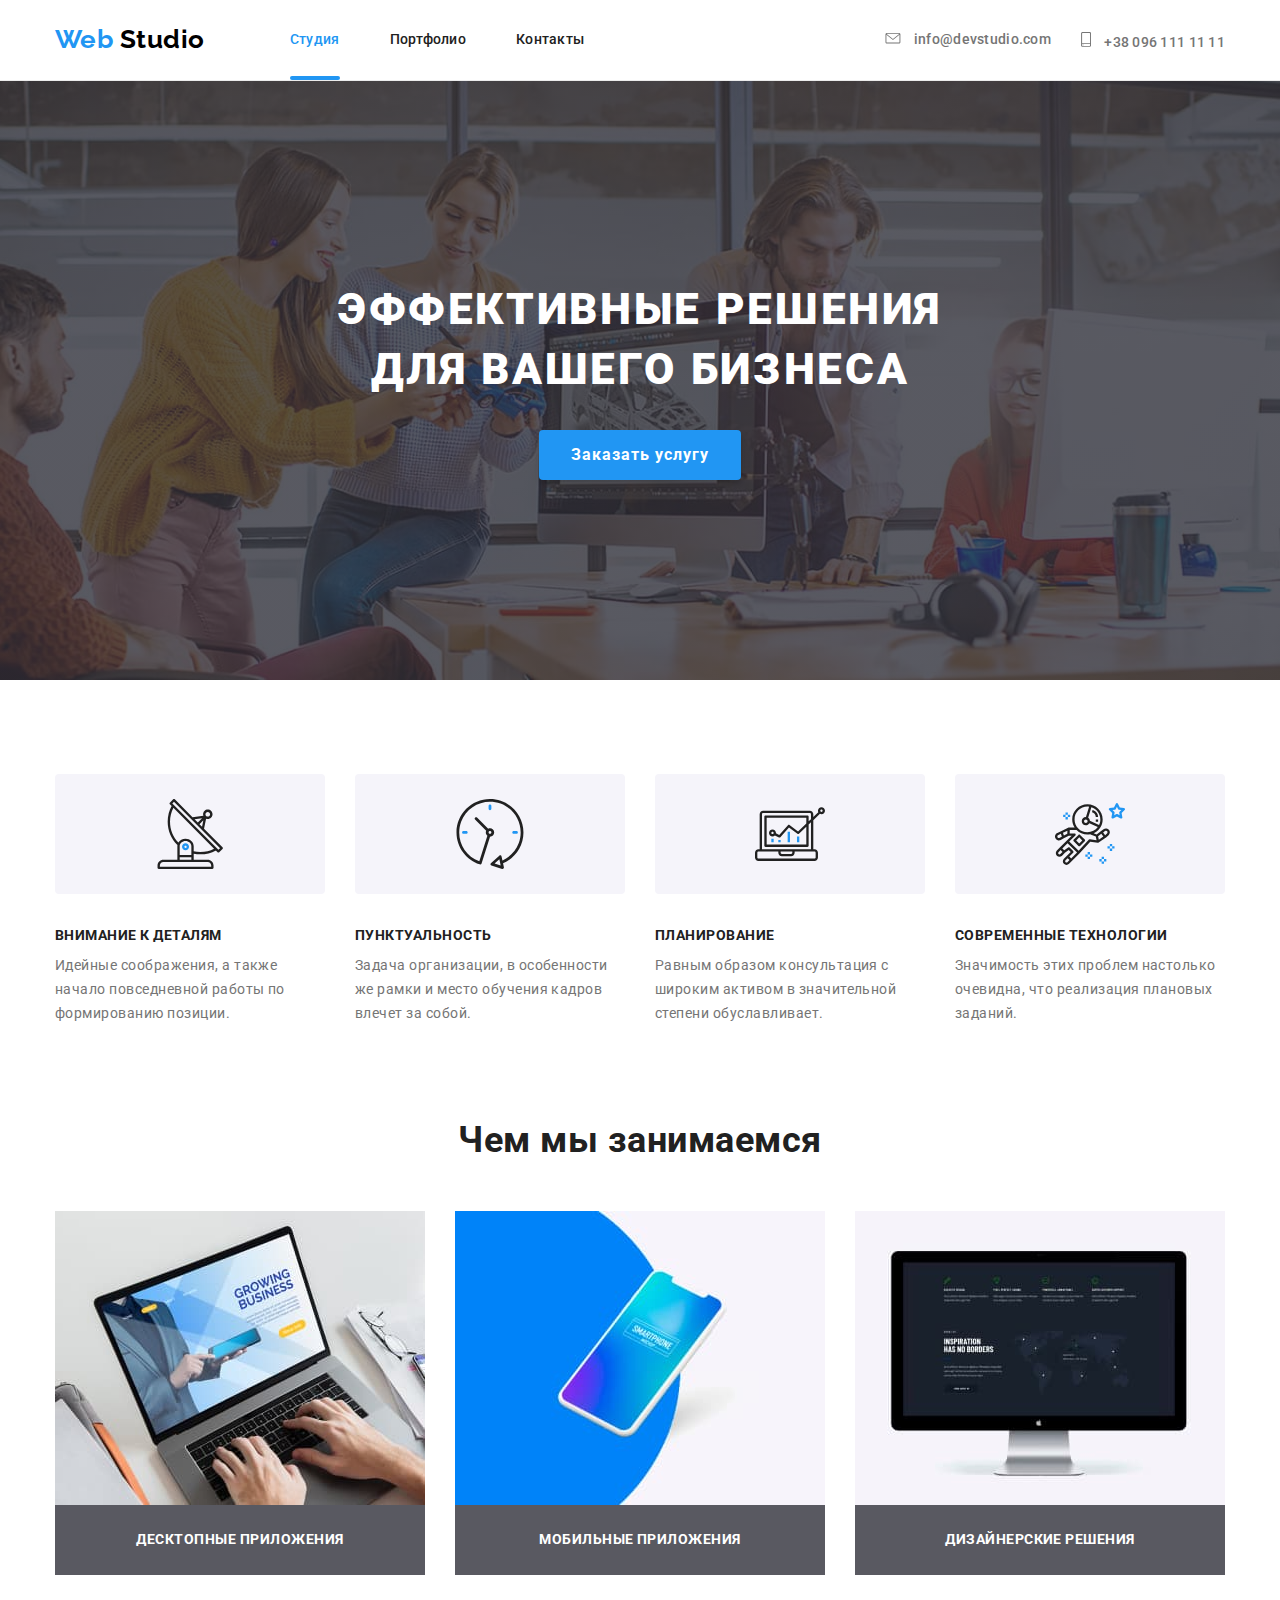
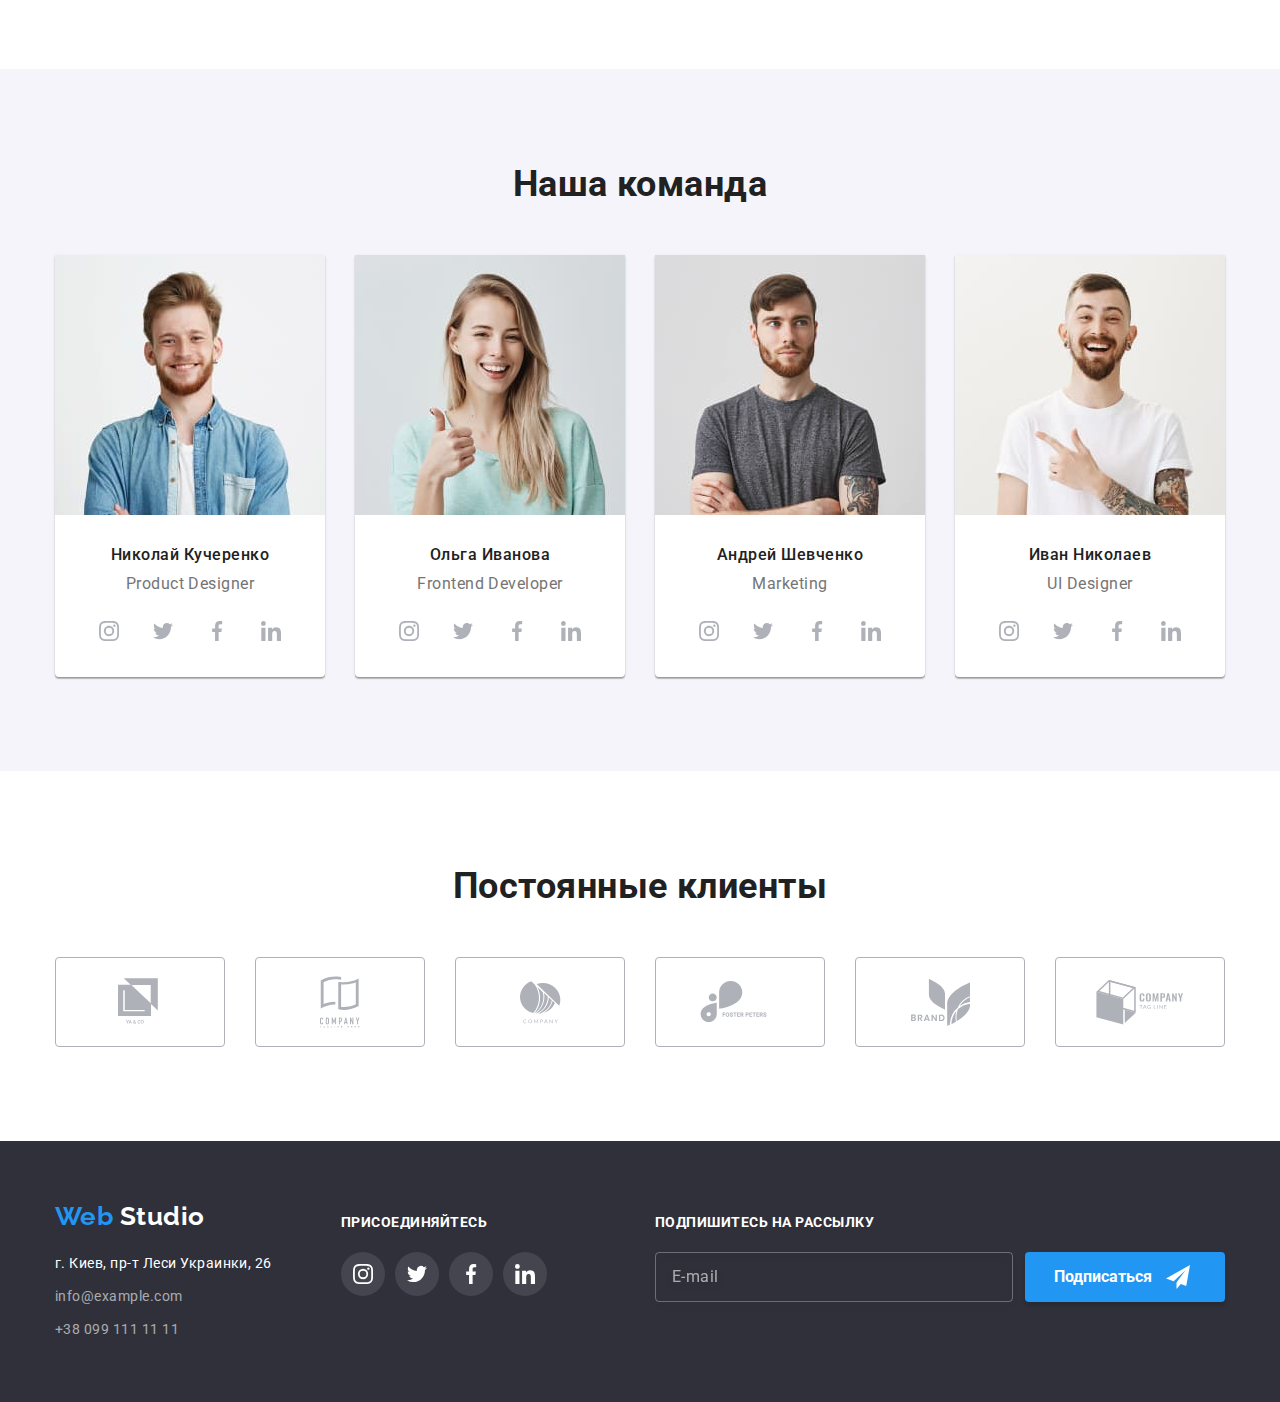
==== commit 7473cba7: "ДЗ 4" ====
--- a/index.html
+++ b/index.html
@@ -46,7 +46,9 @@
               lang="en"
               class="social-adress-list-item-link link"
               aria-label="иконка почты"
-            >
+              ><svg class="icon-email">
+                <use href="./images/sprite.svg#icon-email"></use>
+              </svg>
               info@devstudio.com
             </a>
           </li>
@@ -55,7 +57,9 @@
               href="tel:+380961111111"
               class="social-adress-list-item-link link"
               aria-label="иконка телефона"
-            >
+              ><svg class="icon-phone">
+                <use href="./images/sprite.svg#icon-phone"></use>
+              </svg>
               +38 096 111 11 11
             </a>
           </li>
@@ -80,6 +84,9 @@
           <h2 hidden>Особенности</h2>
           <ul class="features-list list">
             <li class="features-list-item icon-antenna">
+              <svg class="features-svg">
+                <use href="../images/sprite.svg#icon-antenna"></use>
+              </svg>
               <h3 class="features-list-item-title">Внимание к деталям</h3>
               <p class="features-list-item-text">
                 Идейные соображения, а также начало повседневной работы по
@@ -87,6 +94,9 @@
               </p>
             </li>
             <li class="features-list-item icon-clock">
+              <svg class="features-svg">
+                <use href="../images/sprite.svg#icon-clock"></use>
+              </svg>
               <h3 class="features-list-item-title">Пунктуальность</h3>
               <p class="features-list-item-text">
                 Задача организации, в особенности же рамки и место обучения
@@ -94,6 +104,9 @@
               </p>
             </li>
             <li class="features-list-item icon-desktop">
+              <svg class="features-svg">
+                <use href="../images/sprite.svg#icon-desktop"></use>
+              </svg>
               <h3 class="features-list-item-title">Планирование</h3>
               <p class="features-list-item-text">
                 Равным образом консультация с широким активом в значительной
@@ -101,6 +114,9 @@
               </p>
             </li>
             <li class="features-list-item icon-cosmonaut">
+              <svg class="features-svg">
+                <use href="../images/sprite.svg#icon-cosmonaut"></use>
+              </svg>
               <h3 class="features-list-item-title">Современные технологии</h3>
               <p class="features-list-item-text">
                 Значимость этих проблем настолько очевидна, что реализация
@@ -170,13 +186,17 @@
                 <p class="team-list-item-position" lang="en">
                   Product Designer
                 </p>
-                <ul class="social-list">
+                <ul class="social-list list">
                   <li class="social-list-item">
                     <a
                       class="social-list-item-link"
                       href=""
                       target="_blank"
                       aria-label="ссылка на инстаграмм"
+                      ><svg class="social-svg" width="20" height="20">
+                        <use
+                          href="../images/sprite.svg#icon-instagram"
+                        ></use></svg
                     ></a>
                   </li>
                   <li class="social-list-item">
@@ -185,6 +205,10 @@
                       href=""
                       target="_blank"
                       aria-label="ссылка на твиттер"
+                      ><svg class="social-svg" width="20" height="20">
+                        <use
+                          href="../images/sprite.svg#icon-twitter"
+                        ></use></svg
                     ></a>
                   </li>
                   <li class="social-list-item">
@@ -193,6 +217,10 @@
                       href=""
                       target="_blank"
                       aria-label="ссылка на фейсбук"
+                      ><svg class="social-svg" width="20" height="20">
+                        <use
+                          href="../images/sprite.svg#icon-facebook"
+                        ></use></svg
                     ></a>
                   </li>
                   <li class="social-list-item">
@@ -201,6 +229,10 @@
                       href=""
                       target="_blank"
                       aria-label="ссылка на линкедин"
+                      ><svg class="social-svg" width="20" height="20">
+                        <use
+                          href="../images/sprite.svg#icon-linkedin"
+                        ></use></svg
                     ></a>
                   </li>
                 </ul>
@@ -217,13 +249,17 @@
                 <p class="team-list-item-position" lang="en">
                   Frontend Developer
                 </p>
-                <ul class="social-list">
+                <ul class="social-list list">
                   <li class="social-list-item">
                     <a
                       class="social-list-item-link"
                       href=""
                       target="_blank"
                       aria-label="ссылка на инстаграмм"
+                      ><svg class="social-svg" width="20" height="20">
+                        <use
+                          href="../images/sprite.svg#icon-instagram"
+                        ></use></svg
                     ></a>
                   </li>
                   <li class="social-list-item">
@@ -232,6 +268,10 @@
                       href=""
                       target="_blank"
                       aria-label="ссылка на твиттер"
+                      ><svg class="social-svg" width="20" height="20">
+                        <use
+                          href="../images/sprite.svg#icon-twitter"
+                        ></use></svg
                     ></a>
                   </li>
                   <li class="social-list-item">
@@ -240,6 +280,10 @@
                       href=""
                       target="_blank"
                       aria-label="ссылка на фейсбук"
+                      ><svg class="social-svg" width="20" height="20">
+                        <use
+                          href="../images/sprite.svg#icon-facebook"
+                        ></use></svg
                     ></a>
                   </li>
                   <li class="social-list-item">
@@ -248,6 +292,10 @@
                       href=""
                       target="_blank"
                       aria-label="ссылка на линкедин"
+                      ><svg class="social-svg" width="20" height="20">
+                        <use
+                          href="../images/sprite.svg#icon-linkedin"
+                        ></use></svg
                     ></a>
                   </li>
                 </ul>
@@ -262,13 +310,17 @@
                 />
                 <h3 class="team-list-item-name">Андрей Шевченко</h3>
                 <p class="team-list-item-position" lang="en">Marketing</p>
-                <ul class="social-list">
+                <ul class="social-list list">
                   <li class="social-list-item">
                     <a
                       class="social-list-item-link"
                       href=""
                       target="_blank"
                       aria-label="ссылка на инстаграмм"
+                      ><svg class="social-svg" width="20" height="20">
+                        <use
+                          href="../images/sprite.svg#icon-instagram"
+                        ></use></svg
                     ></a>
                   </li>
                   <li class="social-list-item">
@@ -277,6 +329,10 @@
                       href=""
                       target="_blank"
                       aria-label="ссылка на твиттер"
+                      ><svg class="social-svg" width="20" height="20">
+                        <use
+                          href="../images/sprite.svg#icon-twitter"
+                        ></use></svg
                     ></a>
                   </li>
                   <li class="social-list-item">
@@ -285,6 +341,10 @@
                       href=""
                       target="_blank"
                       aria-label="ссылка на фейсбук"
+                      ><svg class="social-svg" width="20" height="20">
+                        <use
+                          href="../images/sprite.svg#icon-facebook"
+                        ></use></svg
                     ></a>
                   </li>
                   <li class="social-list-item">
@@ -293,6 +353,10 @@
                       href=""
                       target="_blank"
                       aria-label="ссылка на линкедин"
+                      ><svg class="social-svg" width="20" height="20">
+                        <use
+                          href="../images/sprite.svg#icon-linkedin"
+                        ></use></svg
                     ></a>
                   </li>
                 </ul>
@@ -307,13 +371,17 @@
                 />
                 <h3 class="team-list-item-name">Иван Николаев</h3>
                 <p class="team-list-item-position" lang="en">UI Designer</p>
-                <ul class="social-list">
+                <ul class="social-list list">
                   <li class="social-list-item">
                     <a
                       class="social-list-item-link"
                       href=""
                       target="_blank"
                       aria-label="ссылка на инстаграмм"
+                      ><svg class="social-svg" width="20" height="20">
+                        <use
+                          href="../images/sprite.svg#icon-instagram"
+                        ></use></svg
                     ></a>
                   </li>
                   <li class="social-list-item">
@@ -322,6 +390,10 @@
                       href=""
                       target="_blank"
                       aria-label="ссылка на твиттер"
+                      ><svg class="social-svg" width="20" height="20">
+                        <use
+                          href="../images/sprite.svg#icon-twitter"
+                        ></use></svg
                     ></a>
                   </li>
                   <li class="social-list-item">
@@ -330,6 +402,10 @@
                       href=""
                       target="_blank"
                       aria-label="ссылка на фейсбук"
+                      ><svg class="social-svg" width="20" height="20">
+                        <use
+                          href="../images/sprite.svg#icon-facebook"
+                        ></use></svg
                     ></a>
                   </li>
                   <li class="social-list-item">
@@ -338,6 +414,10 @@
                       href=""
                       target="_blank"
                       aria-label="ссылка на линкедин"
+                      ><svg class="social-svg" width="20" height="20">
+                        <use
+                          href="../images/sprite.svg#icon-linkedin"
+                        ></use></svg
                     ></a>
                   </li>
                 </ul>
@@ -359,11 +439,11 @@
                   href=""
                   target="_blank"
                   aria-label="ссылка на сайт компании-клиента"
-                  ><img
-                    class="clients-list-item-link-img"
-                    src="./images/clients/clients1.svg"
-                    alt="Лого компании-клиента"
-                /></a>
+                >
+                  <svg class="clients-svg clients1" width="44" height="49">
+                    <use href="./images/sprite.svg#icon-clients1"></use>
+                  </svg>
+                </a>
               </li>
               <li class="clients-list-item">
                 <a
@@ -371,11 +451,9 @@
                   href=""
                   target="_blank"
                   aria-label="ссылка на сайт компании-клиента"
-                  ><img
-                    class="clients-list-item-link-img"
-                    src="./images/clients/clients2.svg"
-                    alt="Лого компании-клиента"
-                /></a>
+                  ><svg class="clients-svg clients2" width="40" height="52">
+                    <use href="./images/sprite.svg#icon-clients2"></use></svg
+                ></a>
               </li>
               <li class="clients-list-item">
                 <a
@@ -383,11 +461,14 @@
                   href=""
                   target="_blank"
                   aria-label="ссылка на сайт компании-клиента"
-                  ><img
-                    class="clients-list-item-link-img"
-                    src="./images/clients/clients3.svg"
-                    alt="Лого компании-клиента"
-                /></a>
+                  ><svg class="clients-svg clients3" width="41" height="43">
+                    <use
+                      href="./images/sprite.svg#icon-clients3"
+                      width="41"
+                      height="43"
+                    ></use>
+                  </svg>
+                </a>
               </li>
               <li class="clients-list-item">
                 <a
@@ -395,11 +476,9 @@
                   href=""
                   target="_blank"
                   aria-label="ссылка на сайт компании-клиента"
-                  ><img
-                    class="clients-list-item-link-img"
-                    src="./images/clients/clients4.svg"
-                    alt="Лого компании-клиента"
-                /></a>
+                  ><svg class="clients-svg clients4" width="80" height="42">
+                    <use href="./images/sprite.svg#icon-clients4"></use></svg
+                ></a>
               </li>
               <li class="clients-list-item">
                 <a
@@ -407,11 +486,9 @@
                   href=""
                   target="_blank"
                   aria-label="ссылка на сайт компании-клиента"
-                  ><img
-                    class="clients-list-item-link-img"
-                    src="./images/clients/clients5.svg"
-                    alt="Лого компании-клиента"
-                /></a>
+                  ><svg class="clients-svg clients5" width="59" height="47">
+                    <use href="./images/sprite.svg#icon-clients5"></use></svg
+                ></a>
               </li>
               <li class="clients-list-item">
                 <a
@@ -419,11 +496,9 @@
                   href=""
                   target="_blank"
                   aria-label="ссылка на сайт компании-клиента"
-                  ><img
-                    class="clients-list-item-link-img"
-                    src="./images/clients/clients6.svg"
-                    alt="Лого компании-клиента"
-                /></a>
+                  ><svg class="clients-svg clients6" width="88" height="45">
+                    <use href="./images/sprite.svg#icon-clients6"></use></svg
+                ></a>
               </li>
             </ul>
           </div>
--- a/css/styles.css
+++ b/css/styles.css
@@ -107,7 +107,6 @@
   letter-spacing: 0.02em;
   color: var(--first-text-color);
   padding-top: 32px;
-  /* padding-bottom: 32px; */
 }
 
 .navigation-list-item:not(:last-child) {
@@ -146,6 +145,27 @@
 
 .social-adress-list-item-link {
   color: var(--secondary-text-color);
+}
+
+.icon-email {
+  width: 16px;
+  height: 11.2px;
+}
+
+.icon-phone {
+  width: 10px;
+  height: 14.94px;
+}
+
+.icon-email,
+.icon-phone {
+  margin-right: 10px;
+  fill: var(--secondary-text-color);
+}
+
+.social-adress-list-item-link:hover .icon-email,
+.social-adress-list-item-link:hover .icon-phone {
+  fill: var(--accent-color);
 }
 
 .social-adress-list {
@@ -235,31 +255,13 @@
   height: 251px;
 }
 
-.features-list-item::before {
-  content: "";
-  display: block;
-  width: 270px;
-  height: 120px;
+.features-svg {
+  width: 70px;
+  height: 70px;
+  padding: 25px 100px;
   background-color: #f5f4fa;
   border-radius: 4px;
-  background-repeat: no-repeat;
-  background-position: center;
-}
-
-.icon-antenna::before {
-  background-image: url("../images/features/antenna.svg");
-}
-
-.icon-clock::before {
-  background-image: url("../images/features/clock.svg");
-}
-
-.icon-desktop::before {
-  background-image: url("../images/features/desktop.svg");
-}
-
-.icon-cosmonaut::before {
-  background-image: url("../images/features/cosmonaut.svg");
+  margin-bottom: 30px;
 }
 
 .features-list-item-title {
@@ -268,7 +270,6 @@
   line-height: 1.14;
   text-transform: uppercase;
   color: var(--first-text-color);
-  margin-top: 30px;
 }
 
 .features-list-item-text {
@@ -378,14 +379,32 @@
 }
 
 .social-list-item-link {
-  display: block;
+  display: flex;
+  justify-content: center;
+  align-items: center;
   padding: 12px;
+  width: 20px;
+  height: 20px;
+  border-radius: 50%;
 }
 
 .social-list-item:not(:last-child) {
   margin-right: 10px;
 }
 
+.social-svg {
+  fill: #afb1b8;
+  position: center;
+}
+
+.social-list-item-link:hover {
+  background-color: var(--accent-color);
+}
+
+.social-list-item-link:hover .social-svg {
+  fill: #ffffff;
+}
+
 /* Постоянные клиенты */
 
 .clients .container {
@@ -402,15 +421,31 @@
   padding-bottom: 94px;
 }
 
+.clients-list-item:hover {
+  border-color: var(--accent-color);
+}
+
 .clients-list-item-link {
   box-sizing: border-box;
+  display: flex;
   width: 170px;
   height: 90px;
   border: 1px solid #afb1b8;
   border-radius: 4px;
-  display: flex;
   align-items: center;
   justify-content: center;
+}
+
+.clients-list-item-link:hover {
+  border-color: var(--accent-color);
+}
+
+.clients-svg {
+  fill: #afb1b8;
+}
+
+.clients-list-item-link:hover .clients-svg {
+  fill: var(--accent-color);
 }
 
 /* Подвал */
@@ -491,19 +526,19 @@
 }
 
 .icon-instagram {
-  background-image: url("../images/icons/socias-white/instagram.svg");
+  background-image: url("../images/icons/instagram.svg");
 }
 
 .icon-twitter {
-  background-image: url("../images/icons/socias-white/twitter.svg");
+  background-image: url("../images/icons/twitter.svg");
 }
 
 .icon-facebook {
-  background-image: url("../images/icons/socias-white/facebook.svg");
+  background-image: url("../images/icons/facebook.svg");
 }
 
 .icon-linkedin {
-  background-image: url("../images/icons/socias-white/linkedin.svg");
+  background-image: url("../images/icons/linkedin.svg");
 }
 
 .socials-list-item:not(:last-child) {
@@ -559,7 +594,7 @@
   vertical-align: middle;
   width: 24px;
   height: 24px;
-  background-image: url("../images/icons/socias-white/send.svg");
+  background-image: url("../images/icons/send.svg");
   margin-left: 10px;
 }
 
@@ -604,7 +639,6 @@
 
 .portfolio-example-list {
   display: flex;
-
   width: 1170px;
   padding-left: 15px;
   padding-right: 15px;
@@ -619,14 +653,24 @@
 .portfolio-example-list-item {
   width: 370px;
   height: 404px;
-  border: 1px solid #eeeeee;
+
   box-sizing: border-box;
   margin-right: 30px;
   margin-bottom: 30px;
 }
 
+.overlay-border {
+  border: 1px solid #eeeeee;
+  border-top-style: none;
+}
+
+.overlay-border:hover {
+  box-shadow: 1px 4px 6px rgba(0, 0, 0, 0.16), 0px 4px 4px rgba(0, 0, 0, 0.06),
+    0px 1px 1px rgba(0, 0, 0, 0.12);
+}
+
 .portfolio-example-list-item-project {
-  margin-top: 20px;
+  padding-top: 20px;
   padding-left: 24px;
   padding-right: 24px;
 
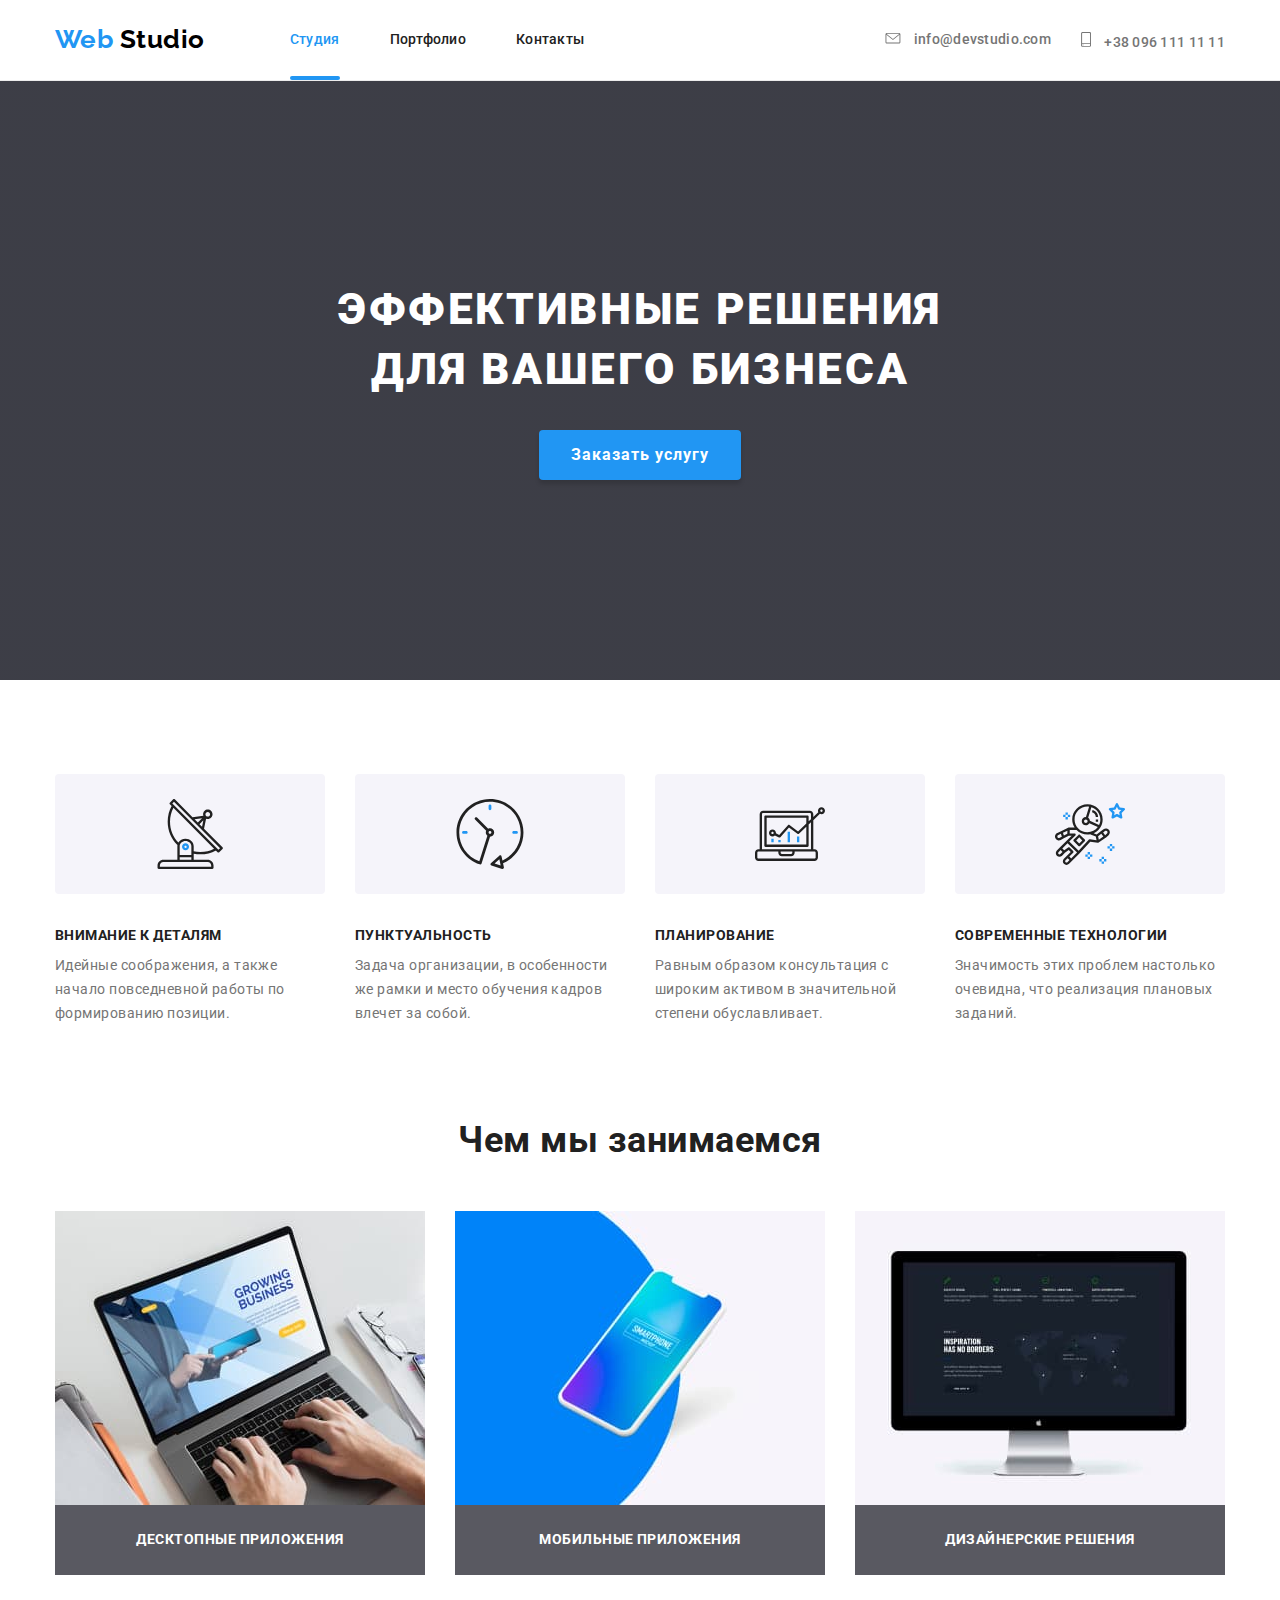
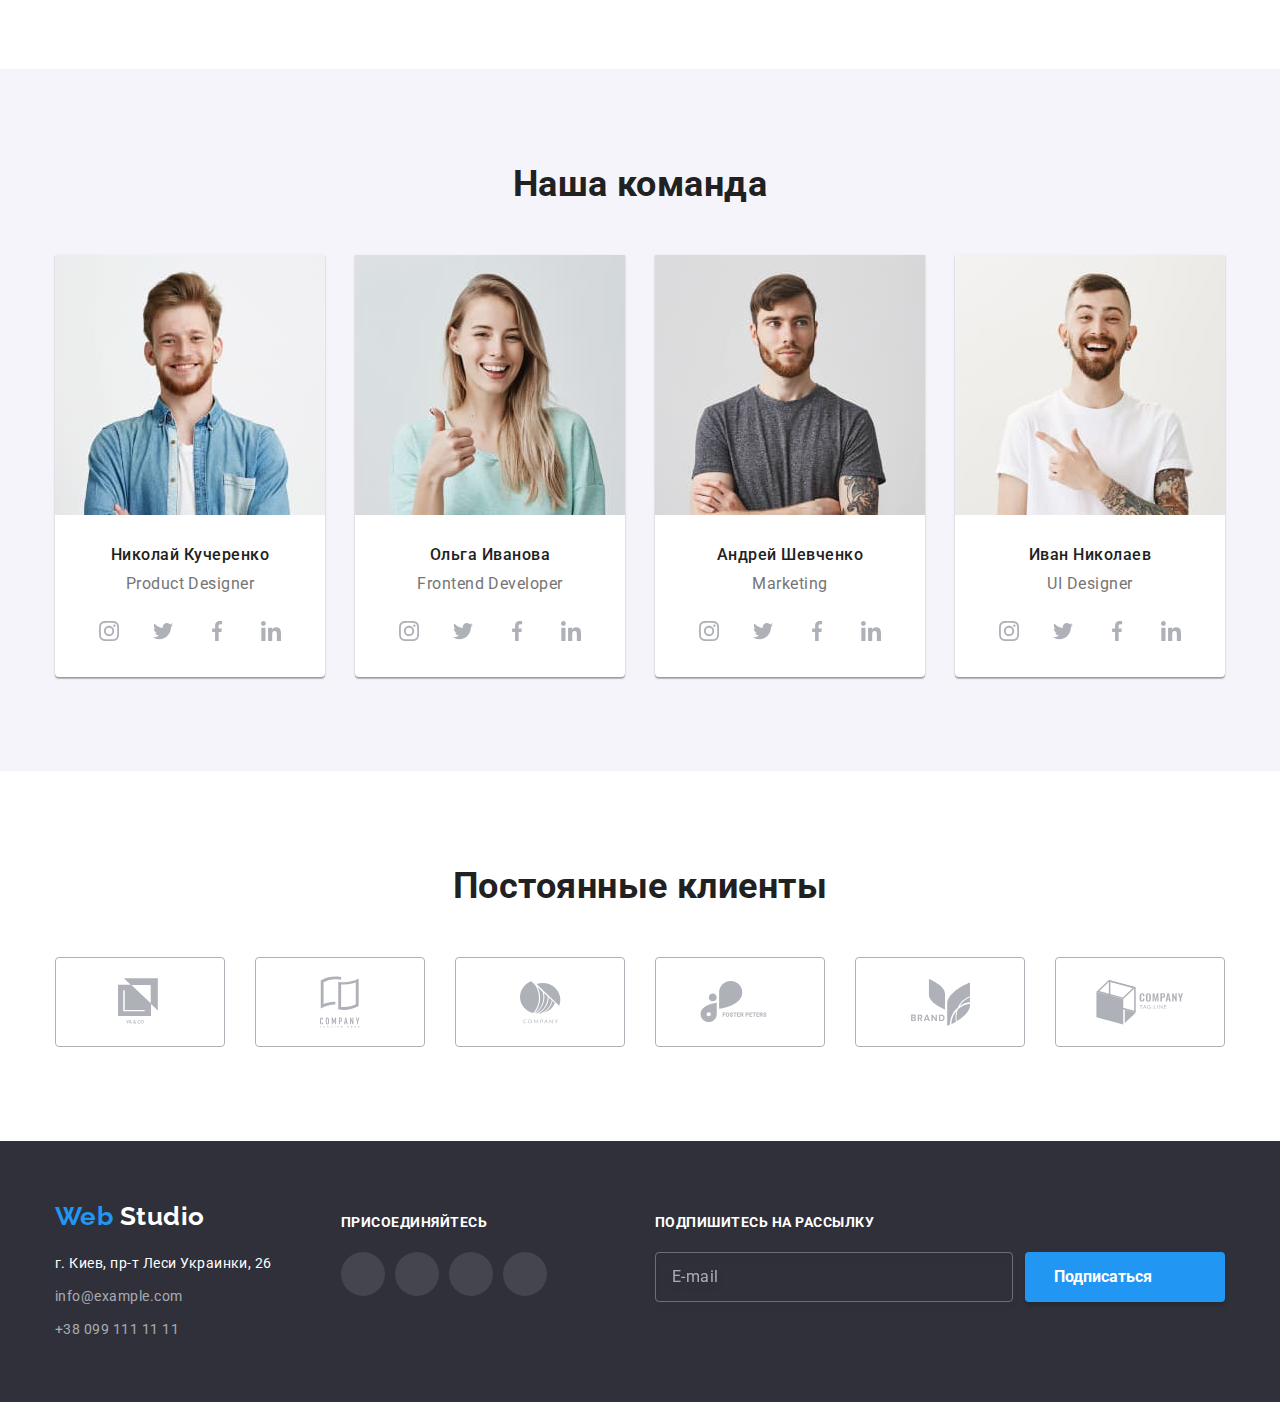
==== commit 5dbde940: "ДЗ 4 (исправлен путь к спрайту и иконкам)" ====
--- a/index.html
+++ b/index.html
@@ -85,7 +85,7 @@
           <ul class="features-list list">
             <li class="features-list-item icon-antenna">
               <svg class="features-svg">
-                <use href="../images/sprite.svg#icon-antenna"></use>
+                <use href="./images/sprite.svg#icon-antenna"></use>
               </svg>
               <h3 class="features-list-item-title">Внимание к деталям</h3>
               <p class="features-list-item-text">
@@ -95,7 +95,7 @@
             </li>
             <li class="features-list-item icon-clock">
               <svg class="features-svg">
-                <use href="../images/sprite.svg#icon-clock"></use>
+                <use href="./images/sprite.svg#icon-clock"></use>
               </svg>
               <h3 class="features-list-item-title">Пунктуальность</h3>
               <p class="features-list-item-text">
@@ -105,7 +105,7 @@
             </li>
             <li class="features-list-item icon-desktop">
               <svg class="features-svg">
-                <use href="../images/sprite.svg#icon-desktop"></use>
+                <use href="./images/sprite.svg#icon-desktop"></use>
               </svg>
               <h3 class="features-list-item-title">Планирование</h3>
               <p class="features-list-item-text">
@@ -115,7 +115,7 @@
             </li>
             <li class="features-list-item icon-cosmonaut">
               <svg class="features-svg">
-                <use href="../images/sprite.svg#icon-cosmonaut"></use>
+                <use href="./images/sprite.svg#icon-cosmonaut"></use>
               </svg>
               <h3 class="features-list-item-title">Современные технологии</h3>
               <p class="features-list-item-text">
@@ -195,7 +195,7 @@
                       aria-label="ссылка на инстаграмм"
                       ><svg class="social-svg" width="20" height="20">
                         <use
-                          href="../images/sprite.svg#icon-instagram"
+                          href="./images/sprite.svg#icon-instagram"
                         ></use></svg
                     ></a>
                   </li>
@@ -207,7 +207,7 @@
                       aria-label="ссылка на твиттер"
                       ><svg class="social-svg" width="20" height="20">
                         <use
-                          href="../images/sprite.svg#icon-twitter"
+                          href="./images/sprite.svg#icon-twitter"
                         ></use></svg
                     ></a>
                   </li>
@@ -219,7 +219,7 @@
                       aria-label="ссылка на фейсбук"
                       ><svg class="social-svg" width="20" height="20">
                         <use
-                          href="../images/sprite.svg#icon-facebook"
+                          href="./images/sprite.svg#icon-facebook"
                         ></use></svg
                     ></a>
                   </li>
@@ -231,7 +231,7 @@
                       aria-label="ссылка на линкедин"
                       ><svg class="social-svg" width="20" height="20">
                         <use
-                          href="../images/sprite.svg#icon-linkedin"
+                          href="./images/sprite.svg#icon-linkedin"
                         ></use></svg
                     ></a>
                   </li>
@@ -258,7 +258,7 @@
                       aria-label="ссылка на инстаграмм"
                       ><svg class="social-svg" width="20" height="20">
                         <use
-                          href="../images/sprite.svg#icon-instagram"
+                          href="./images/sprite.svg#icon-instagram"
                         ></use></svg
                     ></a>
                   </li>
@@ -270,7 +270,7 @@
                       aria-label="ссылка на твиттер"
                       ><svg class="social-svg" width="20" height="20">
                         <use
-                          href="../images/sprite.svg#icon-twitter"
+                          href="./images/sprite.svg#icon-twitter"
                         ></use></svg
                     ></a>
                   </li>
@@ -294,7 +294,7 @@
                       aria-label="ссылка на линкедин"
                       ><svg class="social-svg" width="20" height="20">
                         <use
-                          href="../images/sprite.svg#icon-linkedin"
+                          href="./images/sprite.svg#icon-linkedin"
                         ></use></svg
                     ></a>
                   </li>
@@ -319,7 +319,7 @@
                       aria-label="ссылка на инстаграмм"
                       ><svg class="social-svg" width="20" height="20">
                         <use
-                          href="../images/sprite.svg#icon-instagram"
+                          href="./images/sprite.svg#icon-instagram"
                         ></use></svg
                     ></a>
                   </li>
@@ -331,7 +331,7 @@
                       aria-label="ссылка на твиттер"
                       ><svg class="social-svg" width="20" height="20">
                         <use
-                          href="../images/sprite.svg#icon-twitter"
+                          href="./images/sprite.svg#icon-twitter"
                         ></use></svg
                     ></a>
                   </li>
@@ -343,7 +343,7 @@
                       aria-label="ссылка на фейсбук"
                       ><svg class="social-svg" width="20" height="20">
                         <use
-                          href="../images/sprite.svg#icon-facebook"
+                          href="./images/sprite.svg#icon-facebook"
                         ></use></svg
                     ></a>
                   </li>
@@ -355,7 +355,7 @@
                       aria-label="ссылка на линкедин"
                       ><svg class="social-svg" width="20" height="20">
                         <use
-                          href="../images/sprite.svg#icon-linkedin"
+                          href="./images/sprite.svg#icon-linkedin"
                         ></use></svg
                     ></a>
                   </li>
@@ -380,7 +380,7 @@
                       aria-label="ссылка на инстаграмм"
                       ><svg class="social-svg" width="20" height="20">
                         <use
-                          href="../images/sprite.svg#icon-instagram"
+                          href="./images/sprite.svg#icon-instagram"
                         ></use></svg
                     ></a>
                   </li>
@@ -392,7 +392,7 @@
                       aria-label="ссылка на твиттер"
                       ><svg class="social-svg" width="20" height="20">
                         <use
-                          href="../images/sprite.svg#icon-twitter"
+                          href="./images/sprite.svg#icon-twitter"
                         ></use></svg
                     ></a>
                   </li>
@@ -404,7 +404,7 @@
                       aria-label="ссылка на фейсбук"
                       ><svg class="social-svg" width="20" height="20">
                         <use
-                          href="../images/sprite.svg#icon-facebook"
+                          href="./images/sprite.svg#icon-facebook"
                         ></use></svg
                     ></a>
                   </li>
@@ -416,7 +416,7 @@
                       aria-label="ссылка на линкедин"
                       ><svg class="social-svg" width="20" height="20">
                         <use
-                          href="../images/sprite.svg#icon-linkedin"
+                          href="./images/sprite.svg#icon-linkedin"
                         ></use></svg
                     ></a>
                   </li>
--- a/css/styles.css
+++ b/css/styles.css
@@ -187,7 +187,7 @@
       rgba(47, 48, 58, 0.8),
       rgba(47, 48, 58, 0.8)
     ),
-    url("../images/hero/bg.jpg");
+    url("./images/hero/bg.jpg");
   background-repeat: no-repeat;
   background-size: cover;
   max-width: 1600px;
@@ -526,19 +526,19 @@
 }
 
 .icon-instagram {
-  background-image: url("../images/icons/instagram.svg");
+  background-image: url("./images/icons/instagram.svg");
 }
 
 .icon-twitter {
-  background-image: url("../images/icons/twitter.svg");
+  background-image: url("./images/icons/twitter.svg");
 }
 
 .icon-facebook {
-  background-image: url("../images/icons/facebook.svg");
+  background-image: url("./images/icons/facebook.svg");
 }
 
 .icon-linkedin {
-  background-image: url("../images/icons/linkedin.svg");
+  background-image: url("./images/icons/linkedin.svg");
 }
 
 .socials-list-item:not(:last-child) {
@@ -594,7 +594,7 @@
   vertical-align: middle;
   width: 24px;
   height: 24px;
-  background-image: url("../images/icons/send.svg");
+  background-image: url("./images/icons/send.svg");
   margin-left: 10px;
 }
 
